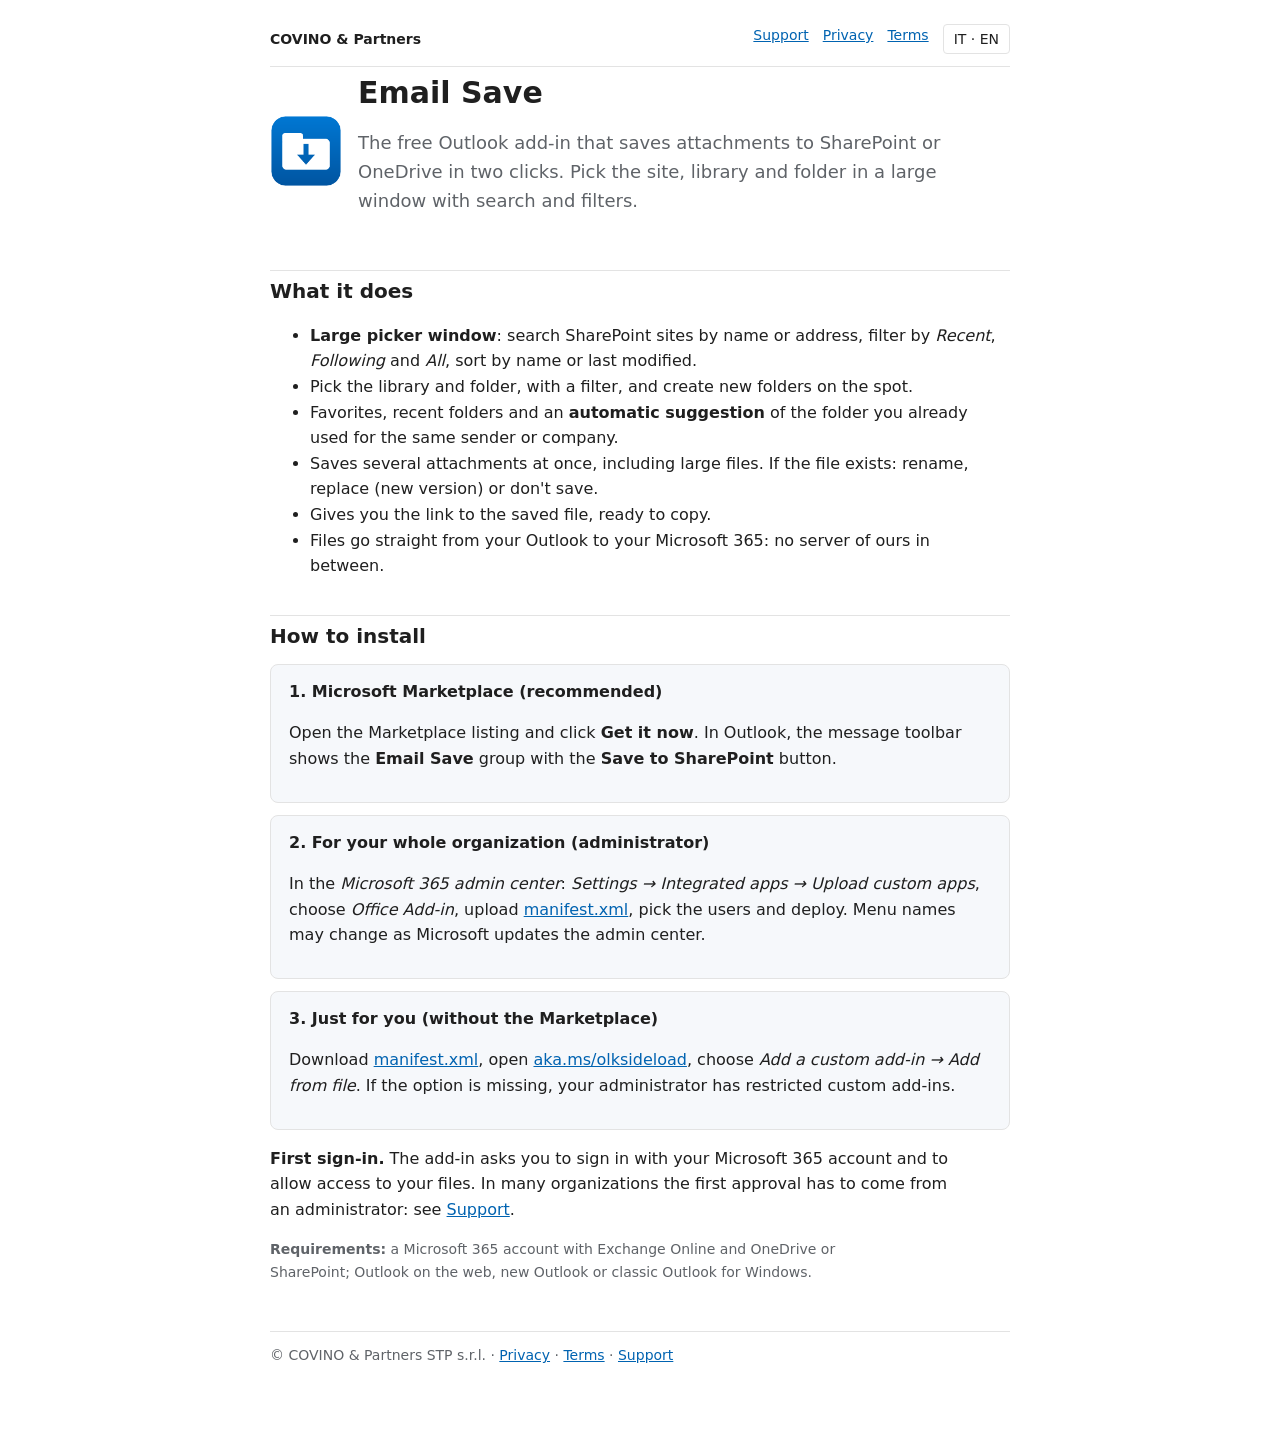
==== index.html @ 6c45d25a "First release" ====
<!doctype html>
<html lang="it" data-lang="it">
<head>
  <meta charset="UTF-8" />
  <meta name="viewport" content="width=device-width, initial-scale=1.0" />
  <title>Email Save · Salva gli allegati di Outlook in SharePoint</title>
  <meta name="description" content="Email Save, componente aggiuntivo gratuito per Outlook: salva gli allegati in SharePoint o OneDrive scegliendo sito e cartella in una finestra grande. / Email Save, a free Outlook add-in to save attachments to SharePoint or OneDrive." />
  <link rel="icon" href="./assets/icon-32.png" />
  <link rel="stylesheet" href="./site.css" />
  <script src="./site.js"></script>
</head>
<body>
<main>
  <div class="bar">
    <strong>COVINO &amp; Partners</strong>
    <nav>
      <a href="./support.html"><span lang="it">Supporto</span><span lang="en">Support</span></a>
      <a href="./privacy.html">Privacy</a>
      <a href="./terms.html"><span lang="it">Termini</span><span lang="en">Terms</span></a>
      <button id="lang" type="button" aria-label="Italiano / English">IT · EN</button>
    </nav>
  </div>

  <!-- ===================== ITALIANO ===================== -->
  <div lang="it">
    <div class="hero">
      <img src="./assets/icon-128.png" alt="" />
      <div>
        <h1>Email Save</h1>
        <p class="lead">Il componente aggiuntivo gratuito per Outlook che salva gli allegati in SharePoint o OneDrive con due clic. Scegli sito, libreria e cartella in una finestra grande con ricerca e filtri.</p>
      </div>
    </div>
    <p><a id="mp-it" class="btn" href="#" hidden>Ottieni dal Microsoft Marketplace</a></p>

    <h2>Cosa fa</h2>
    <ul>
      <li><strong>Finestra grande di scelta</strong>: cerca i siti SharePoint per nome o indirizzo, filtra tra <em>Recenti</em>, <em>Seguiti</em> e <em>Tutti</em>, ordina per nome o ultima modifica.</li>
      <li>Sceglie libreria e cartella, con filtro, e crea nuove cartelle al volo.</li>
      <li>Preferiti, cartelle recenti e <strong>suggerimento automatico</strong> della cartella già usata per lo stesso mittente o azienda.</li>
      <li>Salva più allegati insieme, anche file grandi. Se il file esiste: rinomina, sostituisci (nuova versione) o non salvare.</li>
      <li>Restituisce il link al file salvato, pronto da copiare.</li>
      <li>I file vanno direttamente dal tuo Outlook al tuo Microsoft 365: nessun server nostro in mezzo.</li>
    </ul>

    <h2>Come si installa</h2>
    <div class="card">
      <h3>1. Microsoft Marketplace (consigliato)</h3>
      <p>Apri la scheda sul Marketplace e fai clic su <strong>Ottieni</strong>. In Outlook, nella barra del messaggio, compare il gruppo <strong>Email Save</strong> con il pulsante <strong>Salva in SharePoint</strong>.</p>
    </div>
    <div class="card">
      <h3>2. Per tutta l'organizzazione (amministratore)</h3>
      <p>Nell'<em>interfaccia di amministrazione di Microsoft 365</em>: <em>Impostazioni → App integrate → Carica app personalizzate</em>, scegli <em>Add-in di Office</em>, carica <a href="./manifest.xml" download>manifest.xml</a>, scegli gli utenti e distribuisci. I nomi dei menu possono variare con gli aggiornamenti di Microsoft.</p>
    </div>
    <div class="card">
      <h3>3. Solo per te (senza Marketplace)</h3>
      <p>Scarica <a href="./manifest.xml" download>manifest.xml</a>, apri <a href="https://aka.ms/olksideload">aka.ms/olksideload</a>, scegli <em>Aggiungi un componente aggiuntivo → Aggiungi da file</em>. Se l'opzione non c'è, l'amministratore ha limitato i componenti personalizzati.</p>
    </div>
    <p><strong>Primo accesso.</strong> Il componente chiede di accedere con l'account Microsoft 365 e di consentire l'accesso ai file. In molte organizzazioni la prima approvazione spetta a un amministratore: vedi <a href="./support.html">Supporto</a>.</p>
    <p class="small"><strong>Requisiti:</strong> account Microsoft 365 con Exchange Online, OneDrive o SharePoint; Outlook sul web, nuovo Outlook o Outlook classico per Windows.</p>
  </div>

  <!-- ===================== ENGLISH ===================== -->
  <div lang="en">
    <div class="hero">
      <img src="./assets/icon-128.png" alt="" />
      <div>
        <h1>Email Save</h1>
        <p class="lead">The free Outlook add-in that saves attachments to SharePoint or OneDrive in two clicks. Pick the site, library and folder in a large window with search and filters.</p>
      </div>
    </div>
    <p><a id="mp-en" class="btn" href="#" hidden>Get it from Microsoft Marketplace</a></p>

    <h2>What it does</h2>
    <ul>
      <li><strong>Large picker window</strong>: search SharePoint sites by name or address, filter by <em>Recent</em>, <em>Following</em> and <em>All</em>, sort by name or last modified.</li>
      <li>Pick the library and folder, with a filter, and create new folders on the spot.</li>
      <li>Favorites, recent folders and an <strong>automatic suggestion</strong> of the folder you already used for the same sender or company.</li>
      <li>Saves several attachments at once, including large files. If the file exists: rename, replace (new version) or don't save.</li>
      <li>Gives you the link to the saved file, ready to copy.</li>
      <li>Files go straight from your Outlook to your Microsoft 365: no server of ours in between.</li>
    </ul>

    <h2>How to install</h2>
    <div class="card">
      <h3>1. Microsoft Marketplace (recommended)</h3>
      <p>Open the Marketplace listing and click <strong>Get it now</strong>. In Outlook, the message toolbar shows the <strong>Email Save</strong> group with the <strong>Save to SharePoint</strong> button.</p>
    </div>
    <div class="card">
      <h3>2. For your whole organization (administrator)</h3>
      <p>In the <em>Microsoft 365 admin center</em>: <em>Settings → Integrated apps → Upload custom apps</em>, choose <em>Office Add-in</em>, upload <a href="./manifest.xml" download>manifest.xml</a>, pick the users and deploy. Menu names may change as Microsoft updates the admin center.</p>
    </div>
    <div class="card">
      <h3>3. Just for you (without the Marketplace)</h3>
      <p>Download <a href="./manifest.xml" download>manifest.xml</a>, open <a href="https://aka.ms/olksideload">aka.ms/olksideload</a>, choose <em>Add a custom add-in → Add from file</em>. If the option is missing, your administrator has restricted custom add-ins.</p>
    </div>
    <p><strong>First sign-in.</strong> The add-in asks you to sign in with your Microsoft 365 account and to allow access to your files. In many organizations the first approval has to come from an administrator: see <a href="./support.html">Support</a>.</p>
    <p class="small"><strong>Requirements:</strong> a Microsoft 365 account with Exchange Online and OneDrive or SharePoint; Outlook on the web, new Outlook or classic Outlook for Windows.</p>
  </div>

  <footer>© COVINO &amp; Partners STP s.r.l. · <a href="./privacy.html">Privacy</a> · <a href="./terms.html"><span lang="it">Termini</span><span lang="en">Terms</span></a> · <a href="./support.html"><span lang="it">Supporto</span><span lang="en">Support</span></a></footer>
</main>
<script>
  // Dopo la pubblicazione sul Marketplace incolla qui il link della scheda: il pulsante compare da solo.
  var MARKETPLACE_URL = "";
  if (MARKETPLACE_URL) {
    ["mp-it", "mp-en"].forEach(function (id) {
      var a = document.getElementById(id);
      a.href = MARKETPLACE_URL;
      a.hidden = false;
    });
  }
</script>
</body>
</html>
---- site.css ----
:root {
  --bg: #ffffff; --fg: #1f1f1f; --muted: #5f6368; --line: #e3e3e3; --accent: #0063b1; --card: #f6f8fb;
  color-scheme: light dark;
}
@media (prefers-color-scheme: dark) {
  :root { --bg: #1b1b1b; --fg: #f0f0f0; --muted: #a8a8a8; --line: #3a3a3a; --accent: #4aa3ec; --card: #242a31; }
}
* { box-sizing: border-box; }
body { margin: 0; background: var(--bg); color: var(--fg); font: 16px/1.6 "Segoe UI", system-ui, -apple-system, sans-serif; }
main { max-width: 780px; margin: 0 auto; padding: 24px 20px 64px; }
a { color: var(--accent); }
h1 { font-size: 30px; line-height: 1.2; margin: 8px 0 12px; }
h2 { font-size: 20px; margin: 36px 0 8px; padding-top: 4px; border-top: 1px solid var(--line); }
h3 { font-size: 16px; margin: 20px 0 4px; }
p, li { max-width: 68ch; }
.lead { font-size: 18px; color: var(--muted); }
.hero { display: flex; gap: 16px; align-items: center; }
.hero img { width: 72px; height: 72px; flex: none; }
.bar { display: flex; justify-content: space-between; align-items: center; gap: 12px; padding-bottom: 12px; border-bottom: 1px solid var(--line); font-size: 14px; }
.bar nav { display: flex; gap: 14px; flex-wrap: wrap; }
.bar button { background: none; border: 1px solid var(--line); color: var(--fg); border-radius: 4px; padding: 3px 10px; cursor: pointer; font: inherit; }
.card { background: var(--card); border: 1px solid var(--line); border-radius: 8px; padding: 14px 18px; margin: 12px 0; }
.card h3 { margin-top: 0; }
.btn { display: inline-block; background: var(--accent); color: #fff; padding: 9px 18px; border-radius: 4px; text-decoration: none; font-weight: 600; }
.todo { background: #fff4ce; color: #5c4400; padding: 0 4px; border-radius: 3px; font-weight: 600; }
.small { color: var(--muted); font-size: 14px; }
.banner { padding: 10px 14px; border-radius: 6px; margin: 14px 0; }
.banner.ok { background: #dff6dd; color: #0e4a12; }
.banner.ko { background: #fde7e9; color: #6e0811; }
code { background: var(--card); padding: 1px 5px; border-radius: 3px; font-size: 14px; }
footer { margin-top: 48px; padding-top: 12px; border-top: 1px solid var(--line); font-size: 14px; color: var(--muted); }
[hidden] { display: none !important; }
html[data-lang="en"] [lang="it"], html[data-lang="it"] [lang="en"] { display: none; }
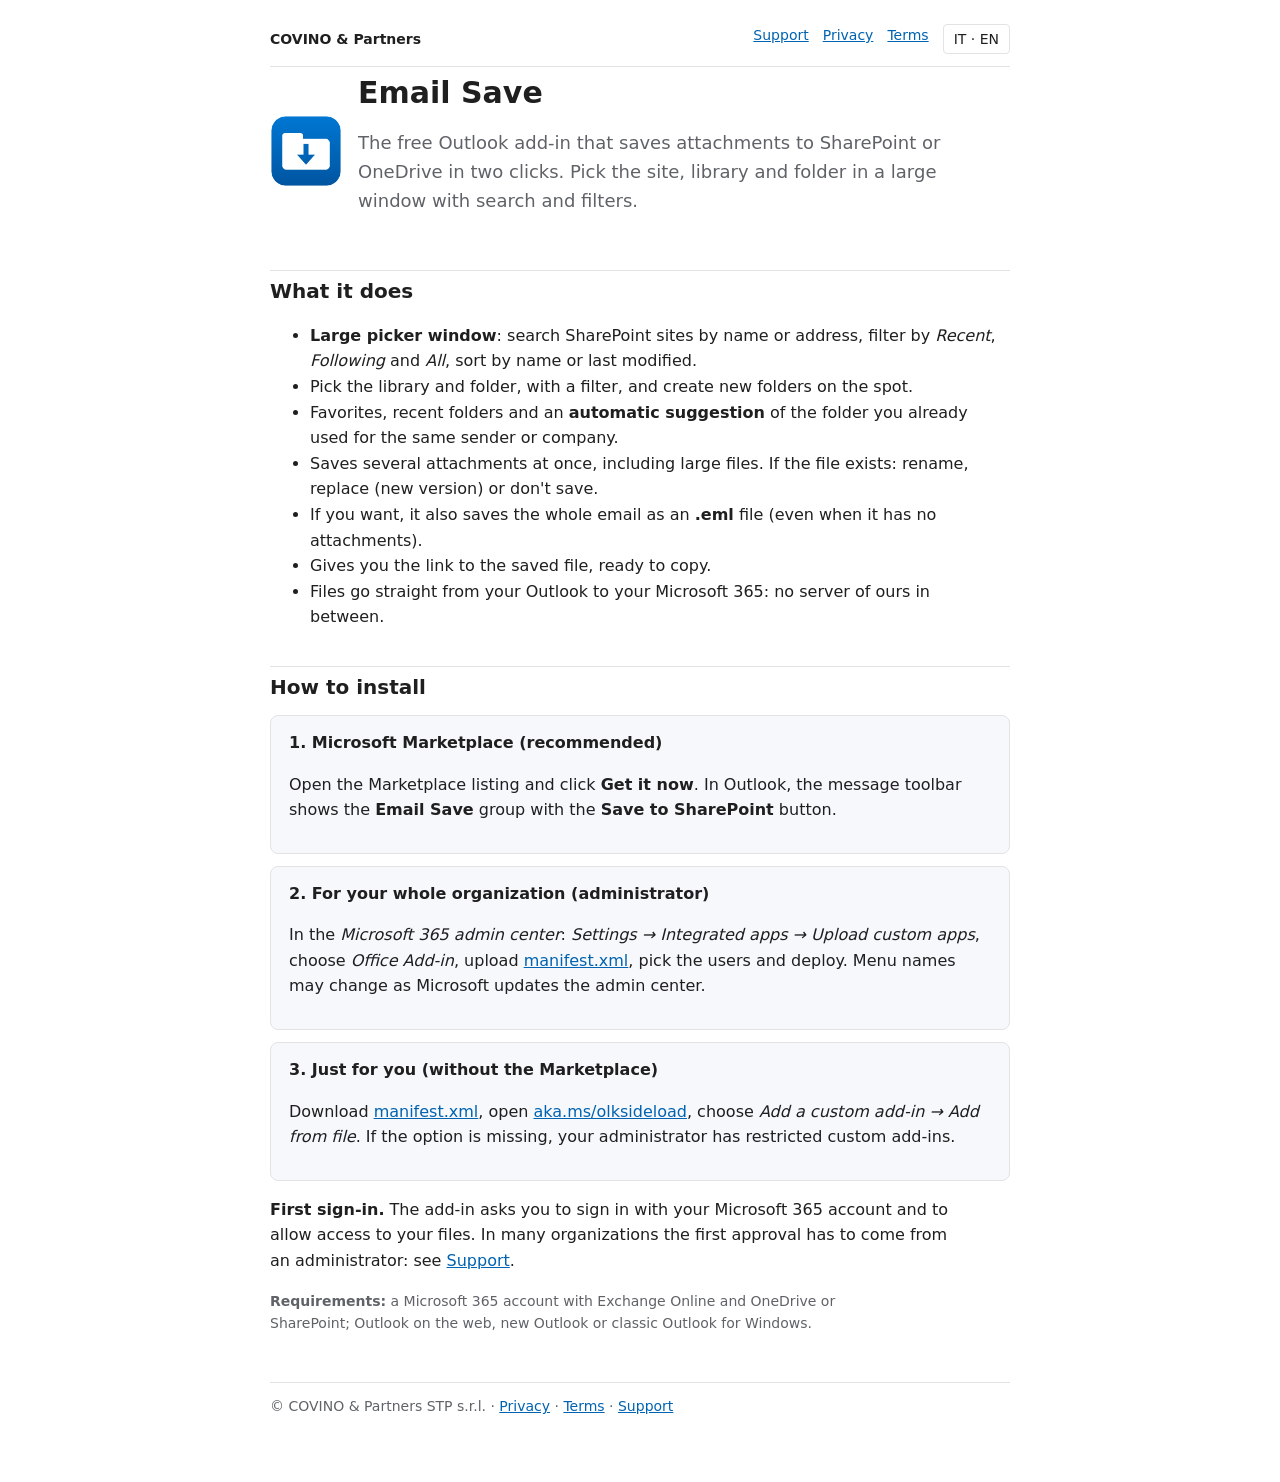
==== commit 93a5b3e4: "vers. 1.3.0" ====
--- a/index.html
+++ b/index.html
@@ -38,6 +38,7 @@
       <li>Sceglie libreria e cartella, con filtro, e crea nuove cartelle al volo.</li>
       <li>Preferiti, cartelle recenti e <strong>suggerimento automatico</strong> della cartella già usata per lo stesso mittente o azienda.</li>
       <li>Salva più allegati insieme, anche file grandi. Se il file esiste: rinomina, sostituisci (nuova versione) o non salvare.</li>
+      <li>Se vuoi, salva anche l'e-mail intera come file <strong>.eml</strong> (anche quando non ha allegati).</li>
       <li>Restituisce il link al file salvato, pronto da copiare.</li>
       <li>I file vanno direttamente dal tuo Outlook al tuo Microsoft 365: nessun server nostro in mezzo.</li>
     </ul>
@@ -76,6 +77,7 @@
       <li>Pick the library and folder, with a filter, and create new folders on the spot.</li>
       <li>Favorites, recent folders and an <strong>automatic suggestion</strong> of the folder you already used for the same sender or company.</li>
       <li>Saves several attachments at once, including large files. If the file exists: rename, replace (new version) or don't save.</li>
+      <li>If you want, it also saves the whole email as an <strong>.eml</strong> file (even when it has no attachments).</li>
       <li>Gives you the link to the saved file, ready to copy.</li>
       <li>Files go straight from your Outlook to your Microsoft 365: no server of ours in between.</li>
     </ul>
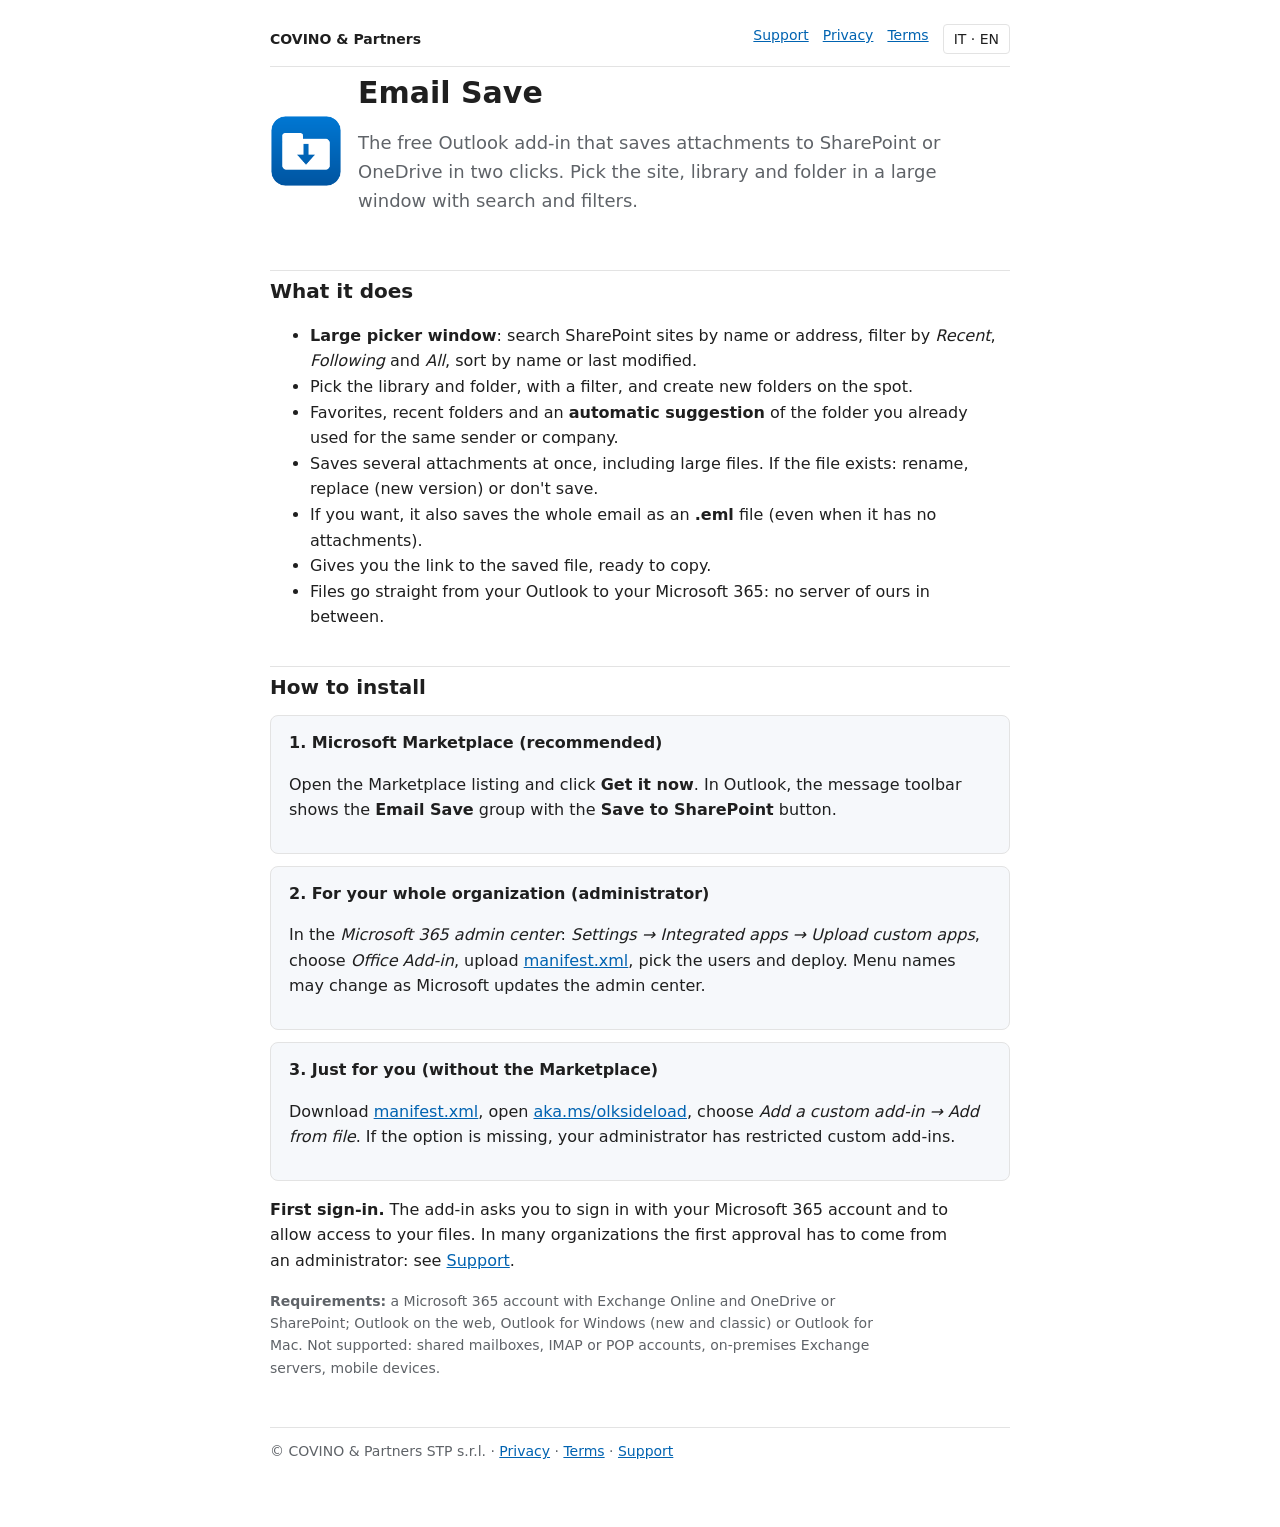
==== commit d5f60228: "Descrizione client supportati (Mac, classico), caselle condivise non supportate" ====
--- a/index.html
+++ b/index.html
@@ -57,7 +57,7 @@
       <p>Scarica <a href="./manifest.xml" download>manifest.xml</a>, apri <a href="https://aka.ms/olksideload">aka.ms/olksideload</a>, scegli <em>Aggiungi un componente aggiuntivo → Aggiungi da file</em>. Se l'opzione non c'è, l'amministratore ha limitato i componenti personalizzati.</p>
     </div>
     <p><strong>Primo accesso.</strong> Il componente chiede di accedere con l'account Microsoft 365 e di consentire l'accesso ai file. In molte organizzazioni la prima approvazione spetta a un amministratore: vedi <a href="./support.html">Supporto</a>.</p>
-    <p class="small"><strong>Requisiti:</strong> account Microsoft 365 con Exchange Online, OneDrive o SharePoint; Outlook sul web, nuovo Outlook o Outlook classico per Windows.</p>
+    <p class="small"><strong>Requisiti:</strong> account Microsoft 365 con Exchange Online, OneDrive o SharePoint; Outlook sul web, Outlook per Windows (nuovo e classico) o Outlook per Mac. Non supportati: caselle condivise, account IMAP o POP, server Exchange installati in azienda, dispositivi mobili.</p>
   </div>
 
   <!-- ===================== ENGLISH ===================== -->
@@ -96,7 +96,7 @@
       <p>Download <a href="./manifest.xml" download>manifest.xml</a>, open <a href="https://aka.ms/olksideload">aka.ms/olksideload</a>, choose <em>Add a custom add-in → Add from file</em>. If the option is missing, your administrator has restricted custom add-ins.</p>
     </div>
     <p><strong>First sign-in.</strong> The add-in asks you to sign in with your Microsoft 365 account and to allow access to your files. In many organizations the first approval has to come from an administrator: see <a href="./support.html">Support</a>.</p>
-    <p class="small"><strong>Requirements:</strong> a Microsoft 365 account with Exchange Online and OneDrive or SharePoint; Outlook on the web, new Outlook or classic Outlook for Windows.</p>
+    <p class="small"><strong>Requirements:</strong> a Microsoft 365 account with Exchange Online and OneDrive or SharePoint; Outlook on the web, Outlook for Windows (new and classic) or Outlook for Mac. Not supported: shared mailboxes, IMAP or POP accounts, on-premises Exchange servers, mobile devices.</p>
   </div>
 
   <footer>© COVINO &amp; Partners STP s.r.l. · <a href="./privacy.html">Privacy</a> · <a href="./terms.html"><span lang="it">Termini</span><span lang="en">Terms</span></a> · <a href="./support.html"><span lang="it">Supporto</span><span lang="en">Support</span></a></footer>
